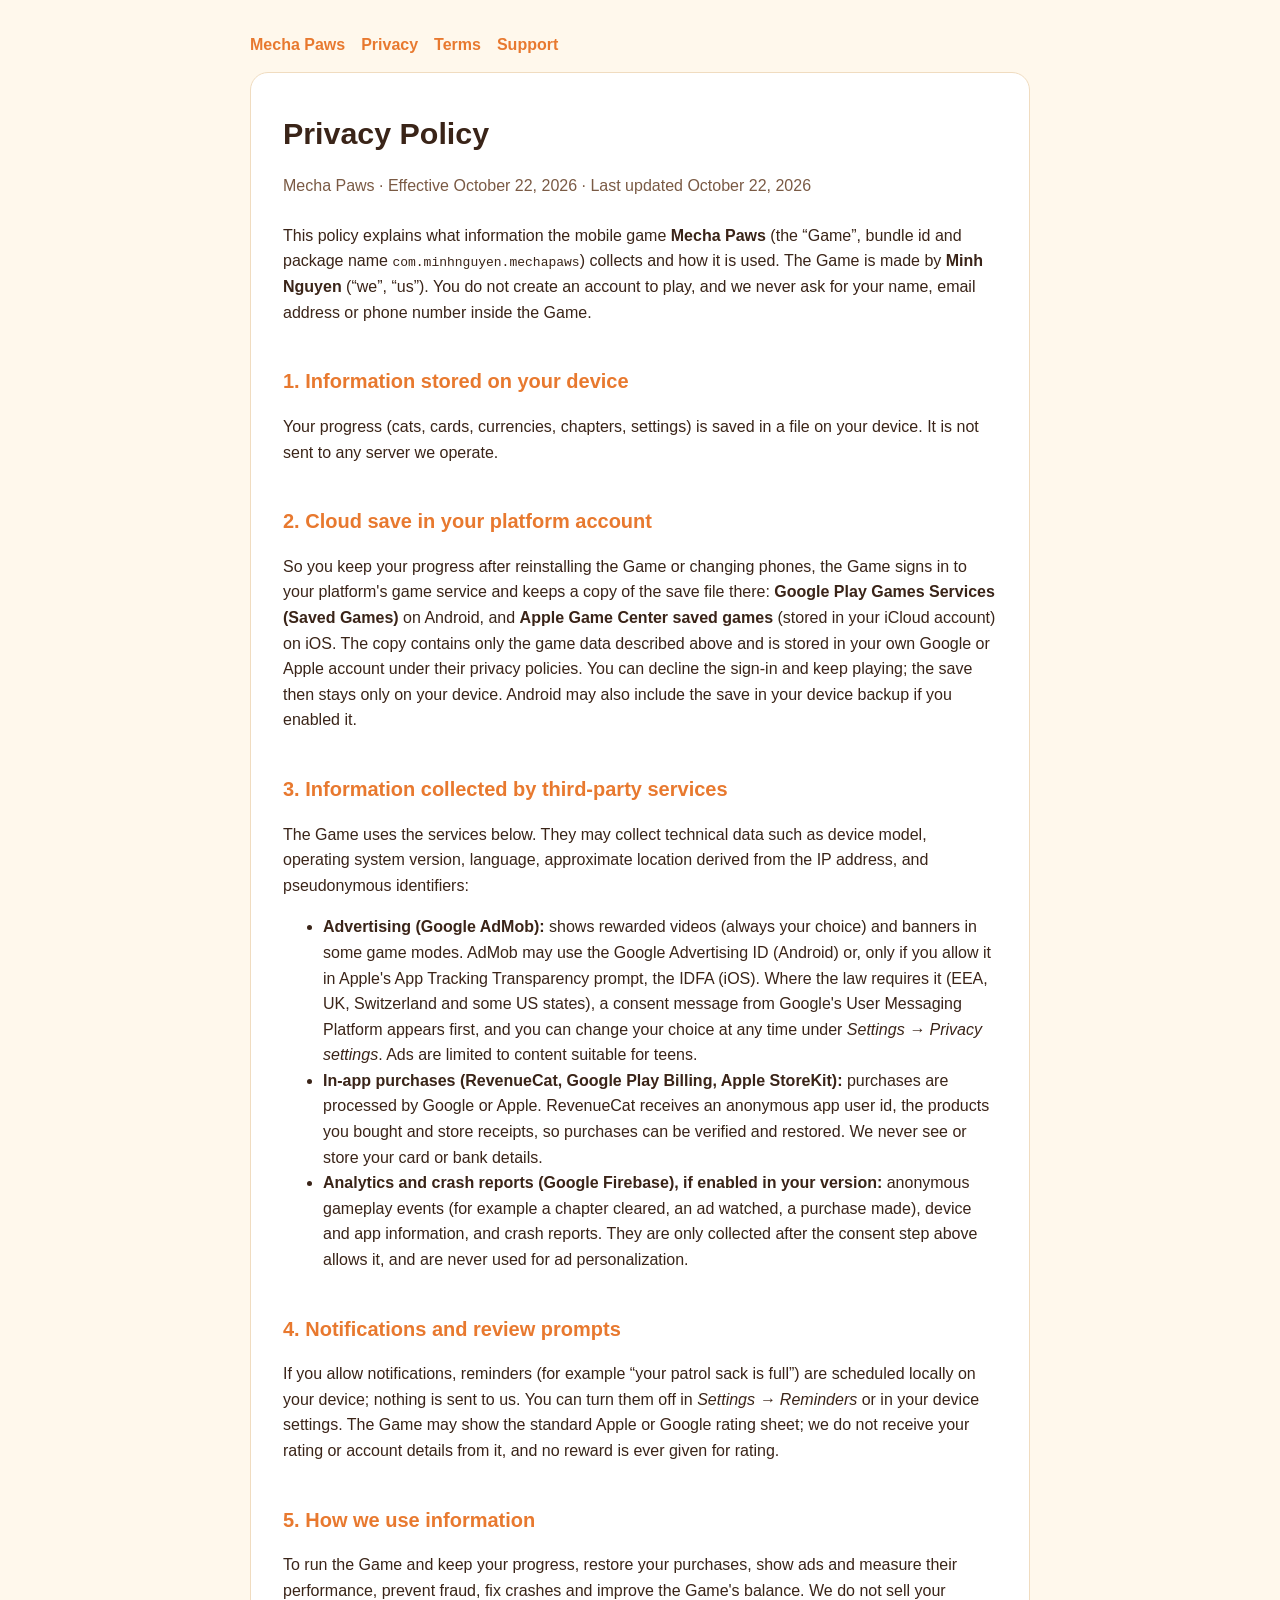
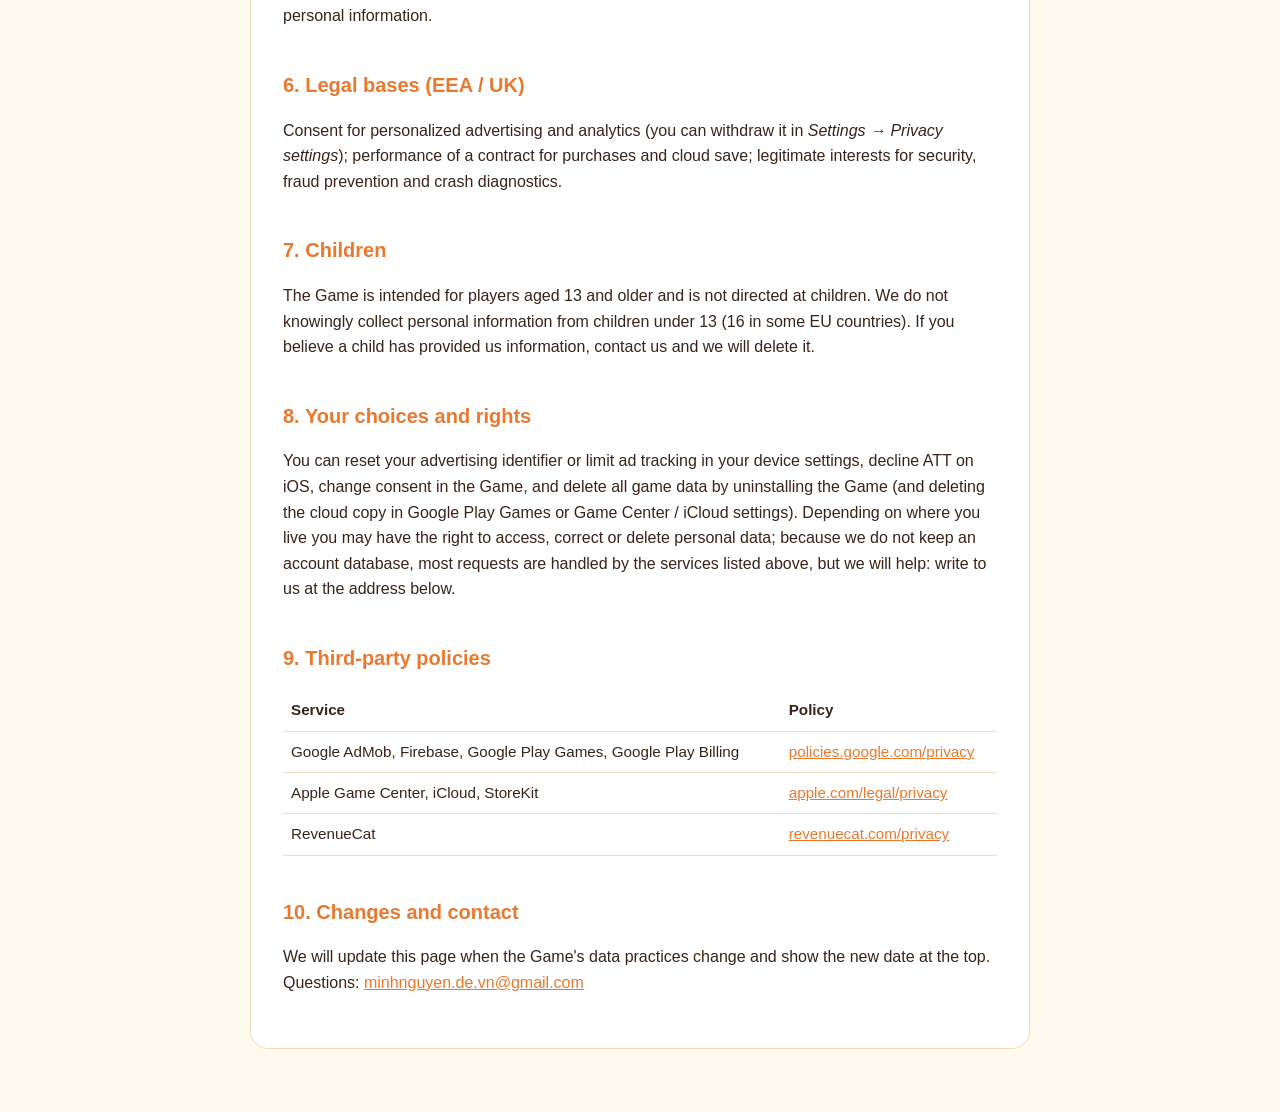
==== privacy.html @ 4dabc3fd "Add files via upload" ====
<!DOCTYPE html>
<html lang="en">
<head><meta charset="utf-8"><meta name="viewport" content="width=device-width, initial-scale=1">
<title>Mecha Paws – Privacy Policy</title><link rel="stylesheet" href="style.css"></head>
<body>
<nav><a href="index.html">Mecha Paws</a><a href="privacy.html">Privacy</a><a href="terms.html">Terms</a><a href="support.html">Support</a></nav>
<main>
<h1>Privacy Policy</h1>
<p class="meta">Mecha Paws · Effective October 22, 2026 · Last updated October 22, 2026</p>
<p>This policy explains what information the mobile game <strong>Mecha Paws</strong> (the “Game”, bundle id and package name
<code>com.minhnguyen.mechapaws</code>) collects and how it is used. The Game is made by <strong>Minh Nguyen</strong> (“we”, “us”).
You do not create an account to play, and we never ask for your name, email address or phone number inside the Game.</p>

<h2>1. Information stored on your device</h2>
<p>Your progress (cats, cards, currencies, chapters, settings) is saved in a file on your device. It is not sent to any server we operate.</p>

<h2>2. Cloud save in your platform account</h2>
<p>So you keep your progress after reinstalling the Game or changing phones, the Game signs in to your platform's game service and keeps a copy of
the save file there: <strong>Google Play Games Services (Saved Games)</strong> on Android, and <strong>Apple Game Center saved games</strong>
(stored in your iCloud account) on iOS. The copy contains only the game data described above and is stored in your own Google or Apple account under
their privacy policies. You can decline the sign-in and keep playing; the save then stays only on your device. Android may also include the save in your
device backup if you enabled it.</p>

<h2>3. Information collected by third-party services</h2>
<p>The Game uses the services below. They may collect technical data such as device model, operating system version, language, approximate location
derived from the IP address, and pseudonymous identifiers:</p>
<ul>
<li><strong>Advertising (Google AdMob):</strong> shows rewarded videos (always your choice) and banners in some game modes. AdMob may use the
Google Advertising ID (Android) or, only if you allow it in Apple's App Tracking Transparency prompt, the IDFA (iOS). Where the law requires it
(EEA, UK, Switzerland and some US states), a consent message from Google's User Messaging Platform appears first, and you can change your choice at any time
under <em>Settings → Privacy settings</em>. Ads are limited to content suitable for teens.</li>
<li><strong>In-app purchases (RevenueCat, Google Play Billing, Apple StoreKit):</strong> purchases are processed by Google or Apple. RevenueCat receives
an anonymous app user id, the products you bought and store receipts, so purchases can be verified and restored. We never see or store your card or bank details.</li>
<li><strong>Analytics and crash reports (Google Firebase), if enabled in your version:</strong> anonymous gameplay events (for example a chapter
cleared, an ad watched, a purchase made), device and app information, and crash reports. They are only collected after the consent step above allows it,
and are never used for ad personalization.</li>
</ul>

<h2>4. Notifications and review prompts</h2>
<p>If you allow notifications, reminders (for example “your patrol sack is full”) are scheduled locally on your device; nothing is sent to us. You can turn
them off in <em>Settings → Reminders</em> or in your device settings. The Game may show the standard Apple or Google rating sheet; we do not receive your
rating or account details from it, and no reward is ever given for rating.</p>

<h2>5. How we use information</h2>
<p>To run the Game and keep your progress, restore your purchases, show ads and measure their performance, prevent fraud, fix crashes and improve the
Game's balance. We do not sell your personal information.</p>

<h2>6. Legal bases (EEA / UK)</h2>
<p>Consent for personalized advertising and analytics (you can withdraw it in <em>Settings → Privacy settings</em>); performance of a contract for
purchases and cloud save; legitimate interests for security, fraud prevention and crash diagnostics.</p>

<h2>7. Children</h2>
<p>The Game is intended for players aged 13 and older and is not directed at children. We do not knowingly collect personal information from children under
13 (16 in some EU countries). If you believe a child has provided us information, contact us and we will delete it.</p>

<h2>8. Your choices and rights</h2>
<p>You can reset your advertising identifier or limit ad tracking in your device settings, decline ATT on iOS, change consent in the Game, and delete all
game data by uninstalling the Game (and deleting the cloud copy in Google Play Games or Game Center / iCloud settings). Depending on where you live you may
have the right to access, correct or delete personal data; because we do not keep an account database, most requests are handled by the services listed
above, but we will help: write to us at the address below.</p>

<h2>9. Third-party policies</h2>
<table>
<tr><th>Service</th><th>Policy</th></tr>
<tr><td>Google AdMob, Firebase, Google Play Games, Google Play Billing</td><td><a href="https://policies.google.com/privacy">policies.google.com/privacy</a></td></tr>
<tr><td>Apple Game Center, iCloud, StoreKit</td><td><a href="https://www.apple.com/legal/privacy/">apple.com/legal/privacy</a></td></tr>
<tr><td>RevenueCat</td><td><a href="https://www.revenuecat.com/privacy">revenuecat.com/privacy</a></td></tr>
</table>

<h2>10. Changes and contact</h2>
<p>We will update this page when the Game's data practices change and show the new date at the top.
Questions: <a href="mailto:minhnguyen.de.vn@gmail.com">minhnguyen.de.vn@gmail.com</a></p>
</main>
</body>
</html>
---- style.css ----
:root { --bg: #fff8ec; --card: #ffffff; --ink: #3a2418; --muted: #7a5a44; --accent: #e8792f; --line: #f0dcc0; }
@media (prefers-color-scheme: dark) { :root { --bg: #1d1520; --card: #2a1f2c; --ink: #f6e8d8; --muted: #c9ae95; --accent: #ffa65c; --line: #45344a; } }
* { box-sizing: border-box; }
body { margin: 0; padding: 32px 16px 64px; background: var(--bg); color: var(--ink); line-height: 1.6;
  font-family: -apple-system, BlinkMacSystemFont, "Segoe UI", Roboto, Helvetica, Arial, sans-serif; }
main { max-width: 780px; margin: 0 auto; background: var(--card); border: 1px solid var(--line); border-radius: 18px; padding: 36px 32px; }
@media (max-width: 600px) { main { padding: 22px 18px; } }
h1 { margin: 0 0 4px; font-size: 1.9rem; } h2 { margin-top: 2em; font-size: 1.25rem; color: var(--accent); }
.meta { color: var(--muted); margin-bottom: 1.5em; } a { color: var(--accent); }
table { width: 100%; border-collapse: collapse; font-size: 0.95rem; } th, td { text-align: left; padding: 8px; border-bottom: 1px solid var(--line); vertical-align: top; }
nav { max-width: 780px; margin: 0 auto 14px; display: flex; gap: 16px; flex-wrap: wrap; } nav a { font-weight: 600; text-decoration: none; }
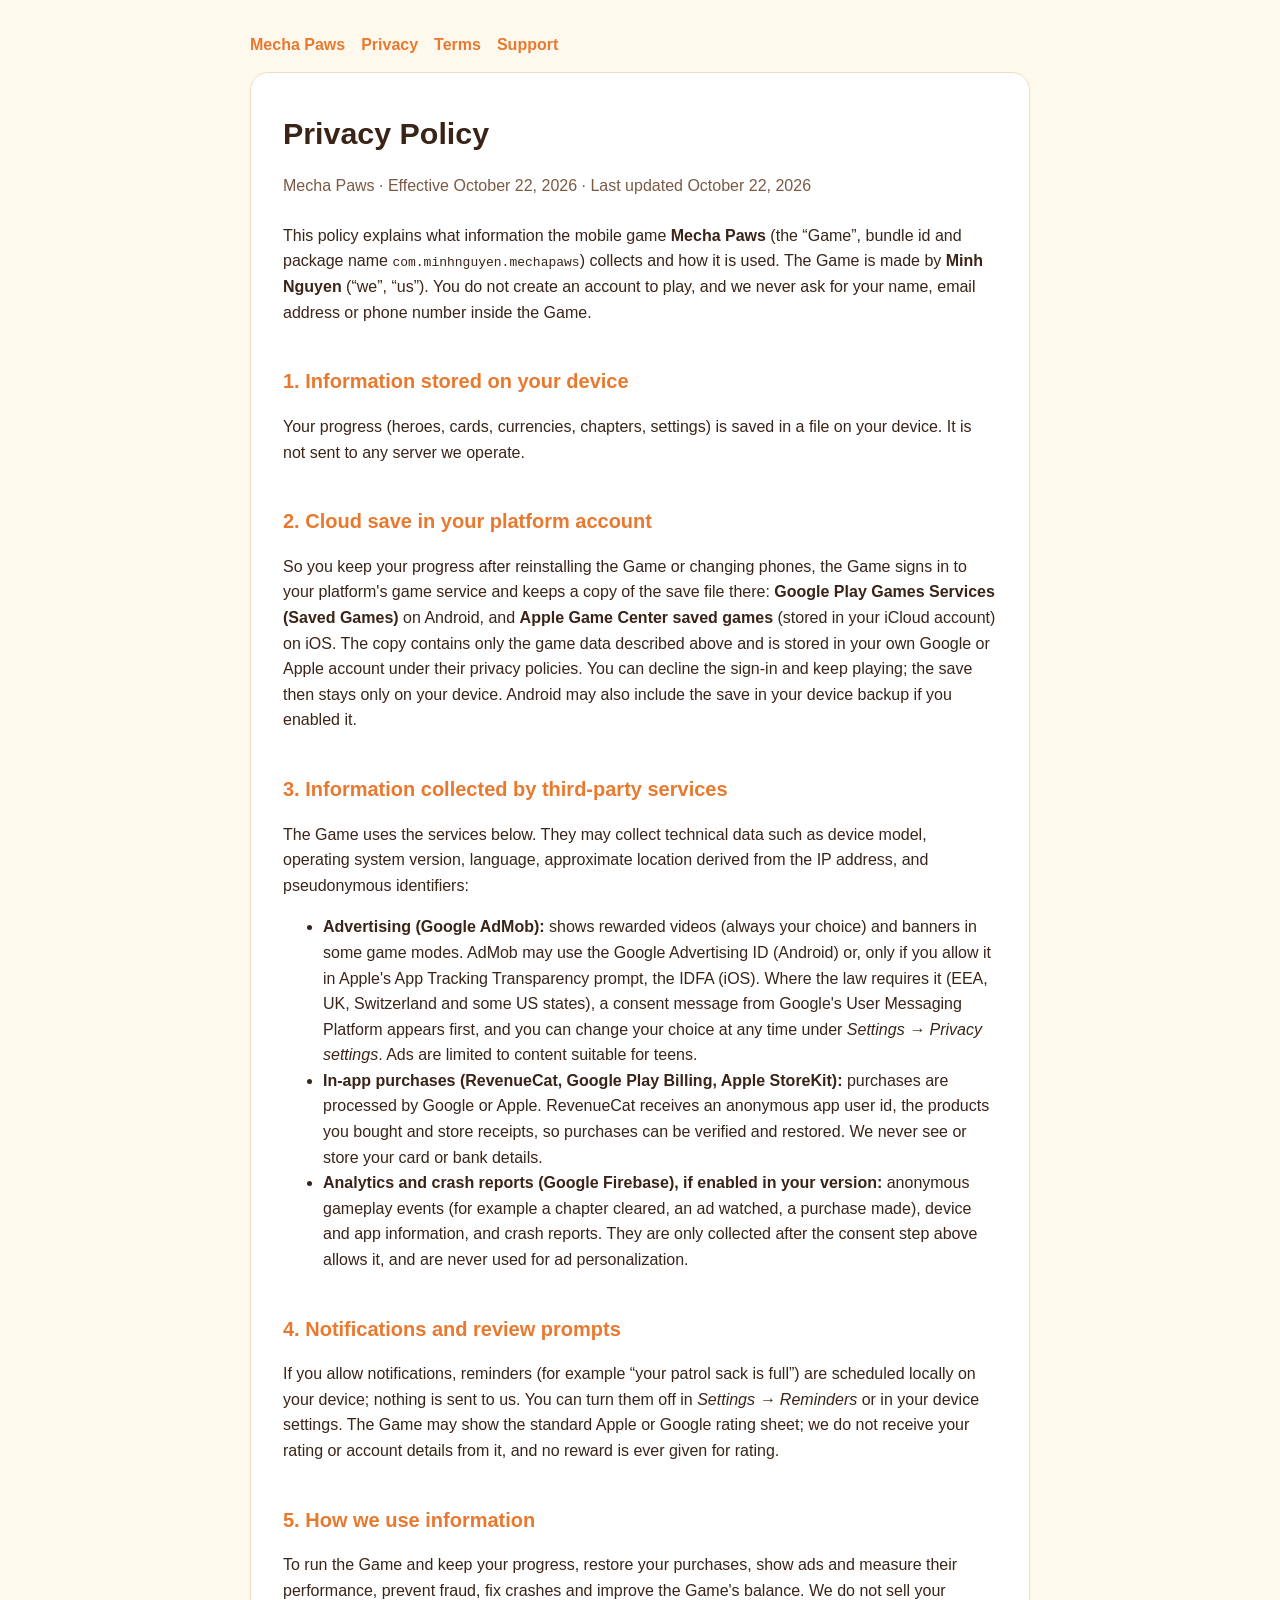
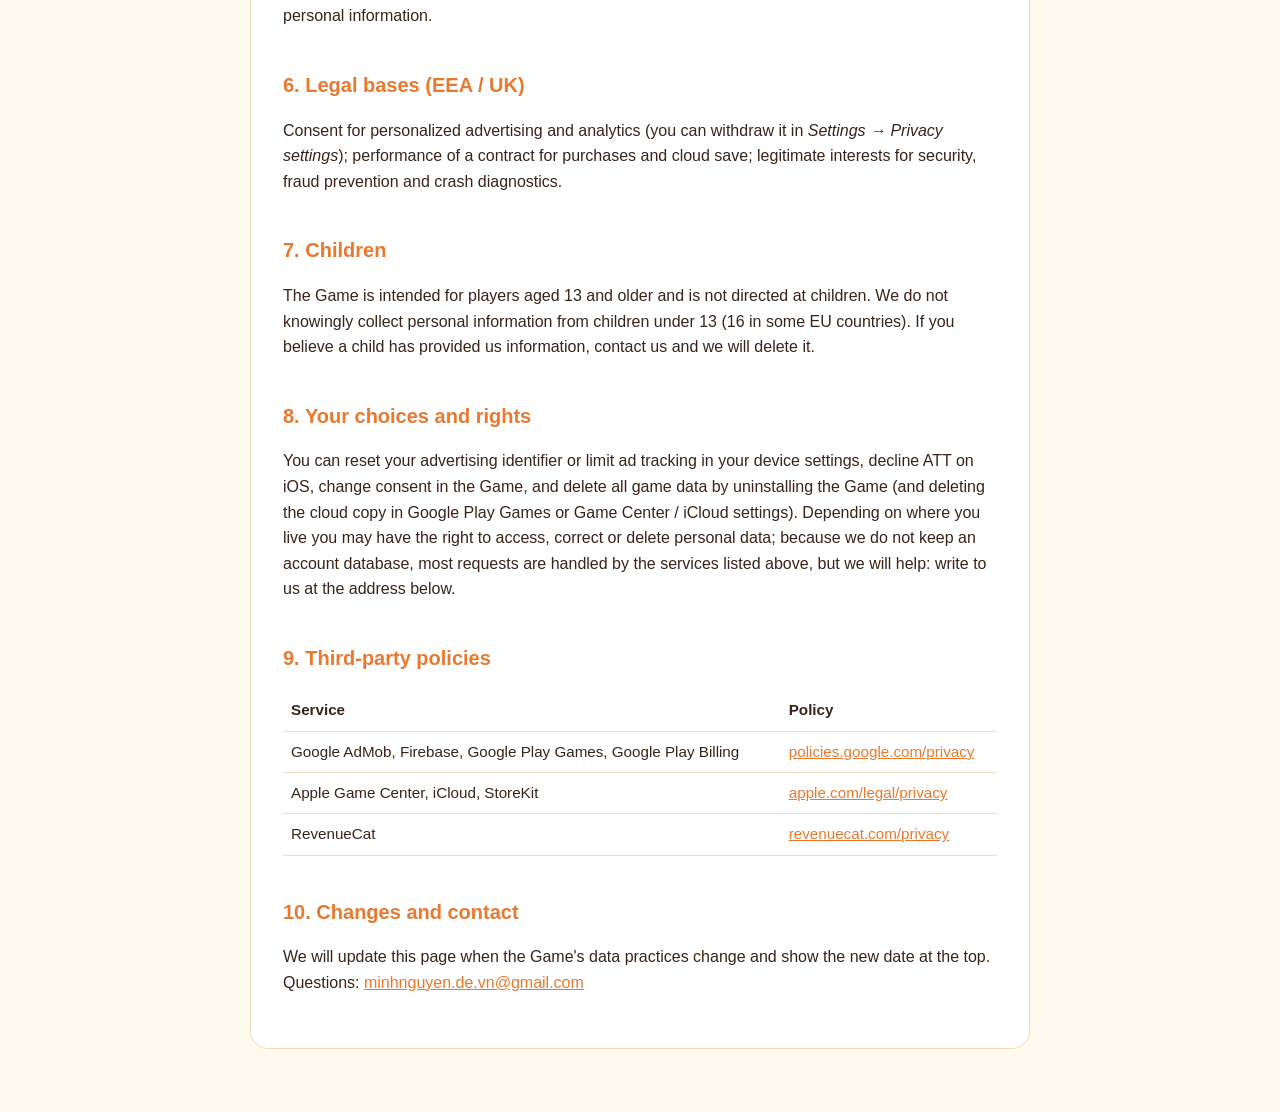
==== commit e52a1453: "Add files via upload" ====
--- a/privacy.html
+++ b/privacy.html
@@ -12,7 +12,7 @@
 You do not create an account to play, and we never ask for your name, email address or phone number inside the Game.</p>
 
 <h2>1. Information stored on your device</h2>
-<p>Your progress (cats, cards, currencies, chapters, settings) is saved in a file on your device. It is not sent to any server we operate.</p>
+<p>Your progress (heroes, cards, currencies, chapters, settings) is saved in a file on your device. It is not sent to any server we operate.</p>
 
 <h2>2. Cloud save in your platform account</h2>
 <p>So you keep your progress after reinstalling the Game or changing phones, the Game signs in to your platform's game service and keeps a copy of
